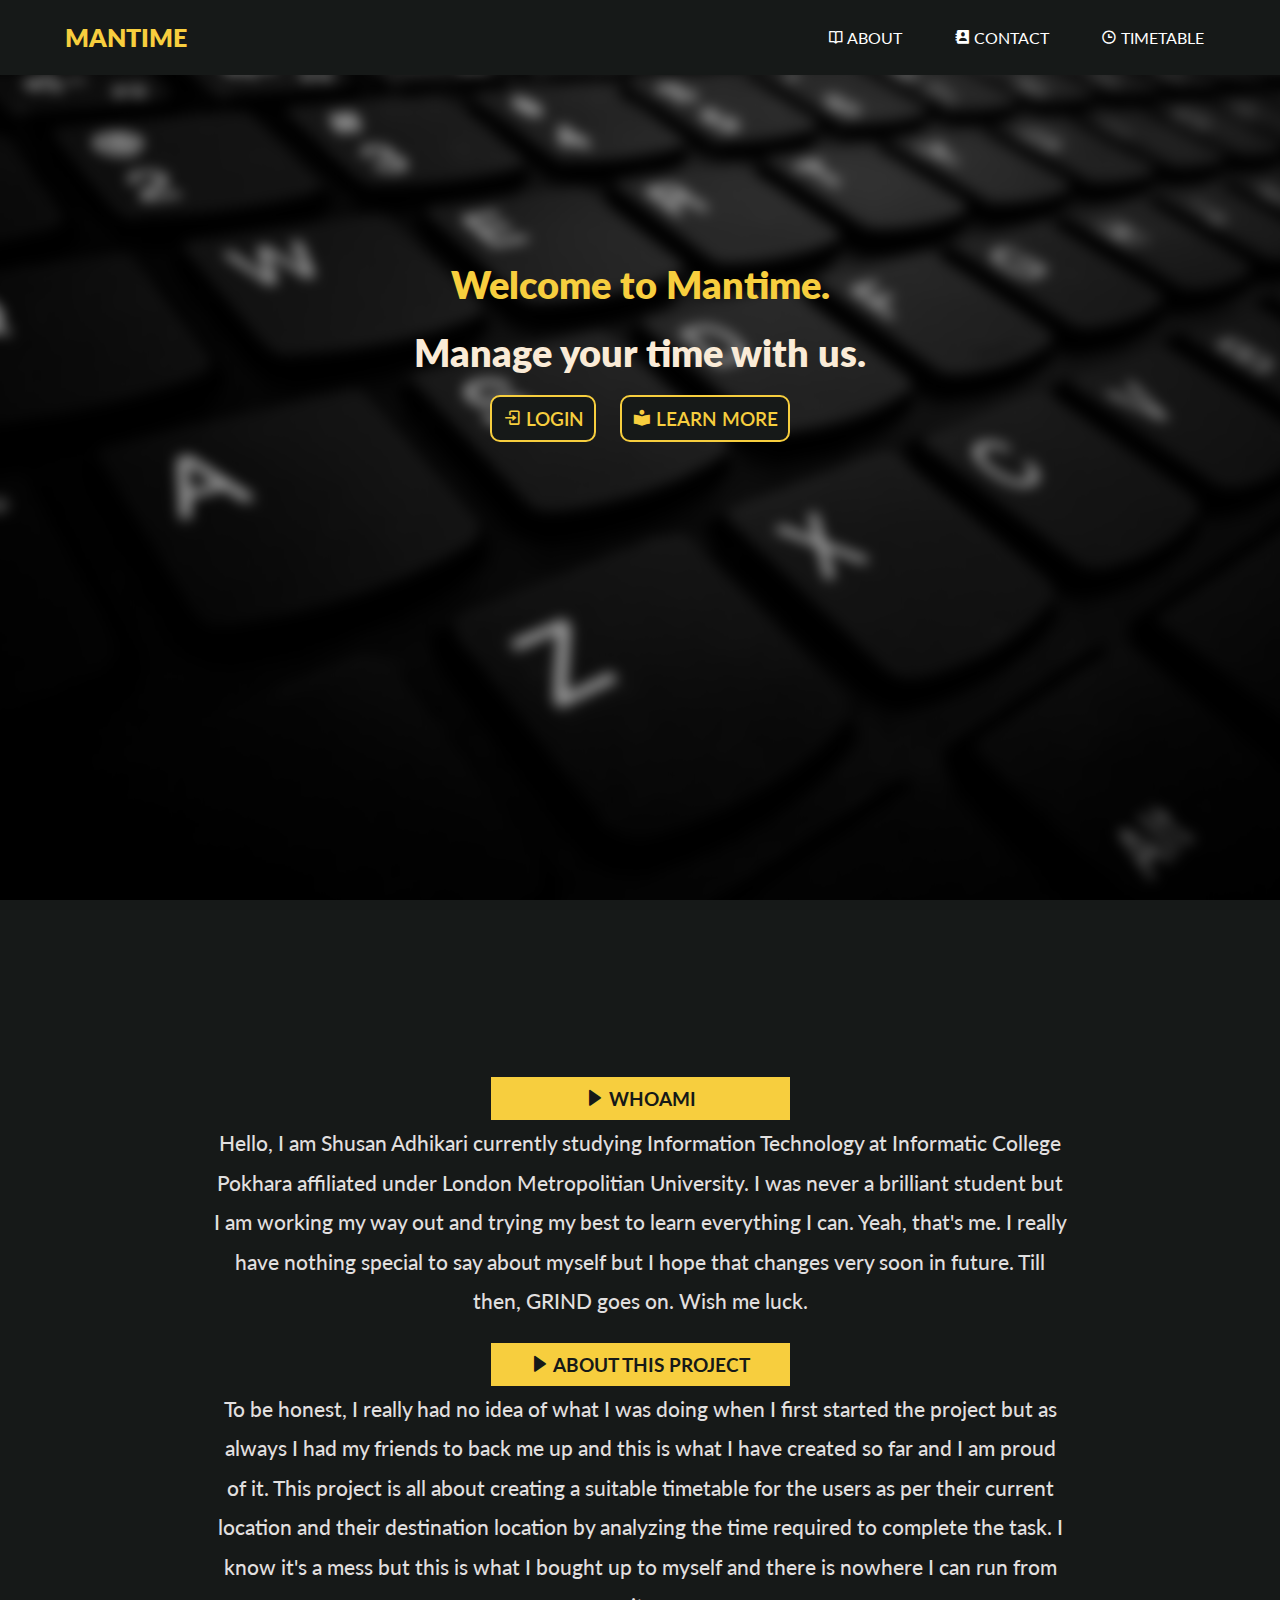
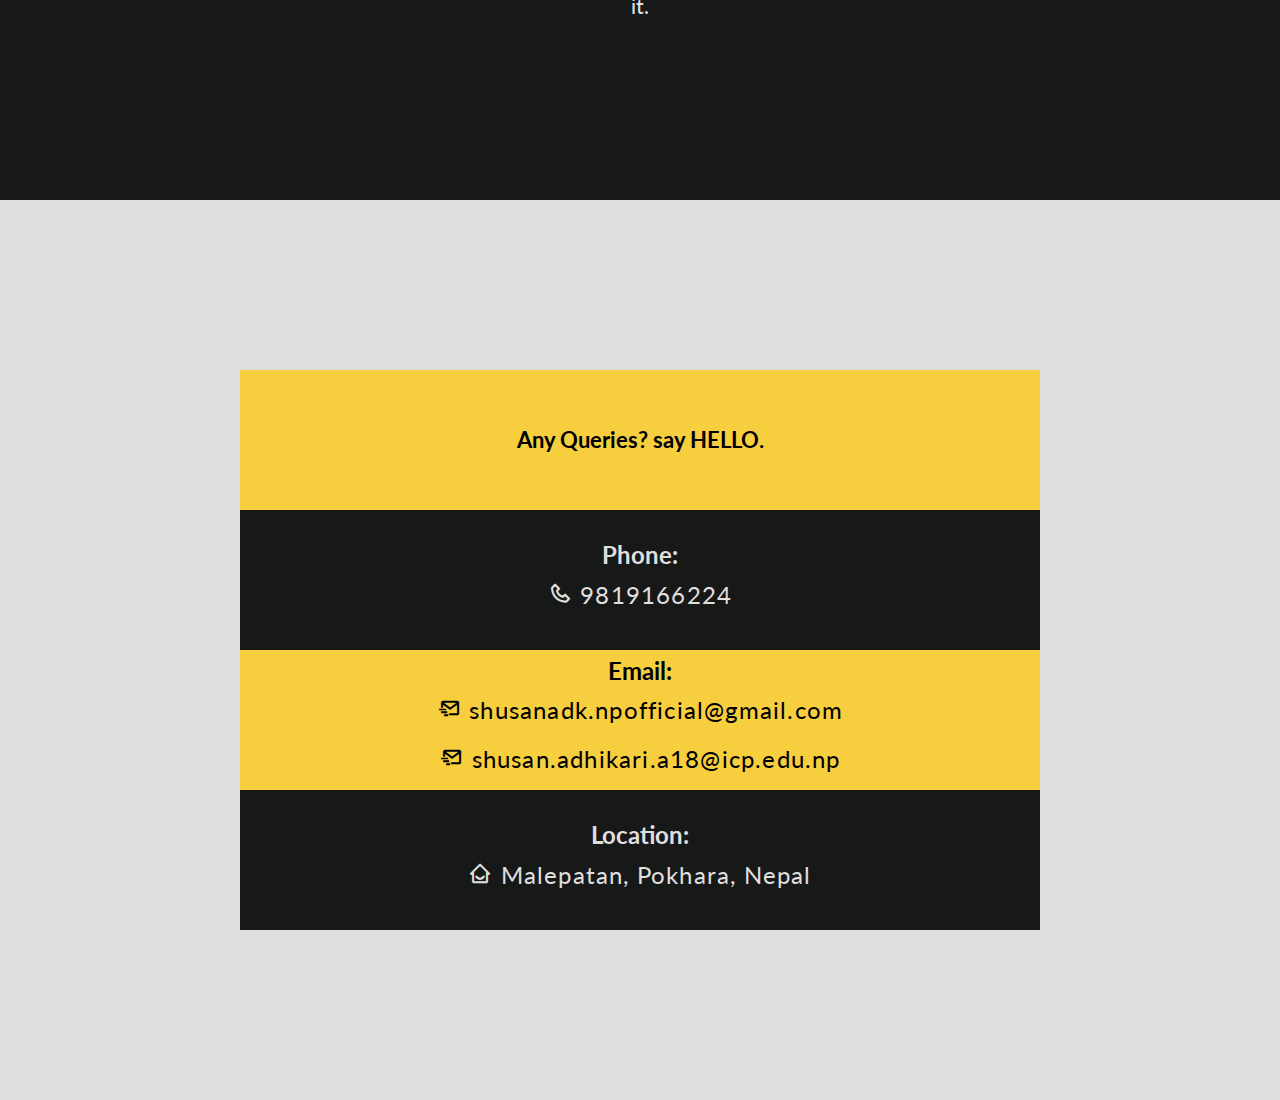
==== index.html @ 55b65c67 "FYP ICP" ====
<!DOCTYPE html>
<html lang="en">
  <head>
    <meta charset="UTF-8" />
    <meta http-equiv="X-UA-Compatible" content="IE=edge" />
    <meta name="viewport" content="width=device-width, initial-scale=1.0" />
    <link
      href="https://unpkg.com/boxicons@2.0.7/css/boxicons.min.css"
      rel="stylesheet"
    />
    <link rel="stylesheet" href="CSS/style.css" />
    <title>MANTIME | HOME</title>
  </head>
  <body>
    <header>
      <nav class="navbar">
        <a href="#banner-container" class="logo">MANTIME</a>
        <ul>
          <li>
            <a href="#about"><i class="bx bx-book-open bx-tada"></i> About</a>
          </li>
          <li>
            <a href="#contact"
              ><i class="bx bxs-contact bx-tada"></i> Contact</a
            >
          </li>
          <li>
            <a href="#"><i class="bx bx-time bx-tada"></i> Timetable</a>
          </li>
        </ul>
      </nav>
    </header>
    <section id="banner-container">
      <div class="bg-image">
        <div class="banner">
          <h2 class="banner-title">
            Welcome to Mantime. <br />
            <span style="color: antiquewhite">Manage your time with us.</span>
          </h2>
          <a class="btn" href="/login.html"><i class='bx bx-log-in bx-tada' ></i> Login</a>
          <a class="btn" href="#about"><i class='bx bxs-book-reader bx-tada' ></i> learn more</a>
        </div>
      </div>
    </section>

    <section id="about">
      <div class="about-container">
        <h1 class="title"><i class="bx bxs-right-arrow"></i> whoami</h1>
        <div id="content">
          Hello, I am Shusan Adhikari currently studying Information Technology
          at Informatic College Pokhara affiliated under London Metropolitian
          University. I was never a brilliant student but I am working my way
          out and trying my best to learn everything I can. Yeah, that's me. I
          really have nothing special to say about myself but I hope that
          changes very soon in future. Till then, GRIND goes on. Wish me luck.
        </div>
        <br />
        <h1 class="title">
          <i class="bx bxs-right-arrow"></i> About this Project
        </h1>
        <div id="content">
          To be honest, I really had no idea of what I was doing when I first
          started the project but as always I had my friends to back me up and
          this is what I have created so far and I am proud of it. This project
          is all about creating a suitable timetable for the users as per their
          current location and their destination location by analyzing the time
          required to complete the task. I know it's a mess but this is what I
          bought up to myself and there is nowhere I can run from it.
        </div>
      </div>
    </section>
    <section id="contact">
      <div class="contact-container">
        <div id="hello">
          <h2 class="bannerH2">Any Queries? say HELLO.</h2>
        </div>

        <div id="phone">
          <h2 class="bannerH2">Phone:</h2>
          <a href="tel:(+977)9819166224"
            ><i class="bx bx-phone bx-tada"></i> 9819166224</a
          >
        </div>

        <div id="email">
          <h2 class="bannnerH2">Email:</h2>
          <a href="mailto:shusanadk.npofficial@gmail.com">
            <i class="bx bx-mail-send bx-tada"></i>
            shusanadk.npofficial@gmail.com
          </a>
          <a href="mailto:shusan.adhikari.a18@icp.edu.np">
            <i class="bx bx-mail-send bx-tada"></i>
            shusan.adhikari.a18@icp.edu.np
          </a>
        </div>

        <div id="location">
          <h2 class="bannerH2">Location:</h2>
          <p>
            <i class="bx bx-home-smile bx-tada"></i> Malepatan, Pokhara, Nepal
          </p>
        </div>
      </div>
    </section>
  </body>
</html>
---- CSS/style.css ----
@import url("https://fonts.googleapis.com/css2?family=Lato:wght@300&display=swap");

/* CSS Reset */
*,
::after,
::before {
  padding: 0;
  margin: 0;
  box-sizing: border-box;
}

:root {
  --gold-color: #f7ce3e;
  --black-color: #161918;
  --white-color: #ffff;
  --grey-color: rgb(224, 223, 223);
  font-size: 16px;
}

body {
  font-family: "Lato", sans-serif;
}

li {
  list-style: none;
}

a {
  display: block;
  text-decoration: none;
  color: var(--white-color);
}

h1,
h2 {
  line-height: 1.2;
}

section {
  scroll-padding: 2rem 0 0 0;
}

/* Button CSS */
.btn {
  display: inline-block;
  padding: 10px;
  font-weight: 600;
  margin: 8px 10px;
  border: 2px solid #f7ce3e;
  text-transform: uppercase;
  background-color: var(--black-color);
  color: var(--gold-color);
  border-radius: 10px;
  cursor: pointer;
  font-size: 1.2rem;
}

.btn:hover {
  background-color: var(--gold-color);
  color: var(--black-color);
  border: 2px solid var(--black-color);
}

/* Navigation Bar CSS */

.navbar {
  position: fixed;
  display: flex;
  justify-content: space-between;
  align-items: center;
  background-color: var(--black-color);
  text-transform: uppercase;
  width: 100%;
  height: 75px;
  z-index: 9999;
}

.navbar ul li a {
  margin: 0 10px;
  padding: 16px;
}

.navbar ul li a:hover {
  color: var(--gold-color);
  border-top: 1px solid var(--gold-color);
  border-bottom: 1px solid var(--gold-color);
}

.navbar ul {
  display: flex;
}

.logo,
.navbar ul {
  margin: 0 50px;
}

.logo {
  font-size: 25px;
  font-weight: 800;
  line-height: 1.8;
  color: var(--gold-color);
  padding: 15px;
}

.logo:hover {
  color: var(--white-color);
}     

/* Banner and BG-Image CSS */

#banner-container {
  position: relative;
  width: 100%;
  overflow: hidden;
  height: 100vh;
}

.bg-image::before {
  content: "";
  display: block;
  position: absolute;
  background-image: url(/images/keyboard.jpg);
  background-position: center;
  background-repeat: no-repeat;
  background-size: cover;
  background-attachment: fixed;
  width: 100%;
  height: 100vh;
  filter: blur(6px);
  -webkit-filter: blur(6px);
  transform: scale(1.1);
}

.banner {
  font-weight: 300;
  position: relative;
  text-align: center;
  padding: 50px;
  color: var(--gold-color);
}

.banner-title {
  display: grid;
  place-items: center;
  margin-top: 200px;
  line-height: 1.8;
  font-size: 38px;
  font-weight: 800;
}
/* 
.bg-image {
  position: absolute;
  top: 300px;
  bottom: 20px;
  left: 0;
  right: 0;
  margin: 0 auto;
  font-size: 30px;
  line-height: 1.8;
} */

/* About CSS */

#about {
  height: 100vh;
  background-color: var(--black-color);
  display: grid;
  place-items: center;
}

.about-container {
  padding: 30px;
}

#content {
  color: var(--grey-color);
  text-align: center;
  line-height:1.9;
  font-size: 1.3rem;
  width: 70%;
  margin: 0 auto;
  font-weight: 500;
}

.title {
  width: 25%;
  font-size: 1.2rem;
  text-transform: uppercase;
  padding: 10px;
  margin: 0 auto;
  text-align: center;
  border: 3px solid var(--black-color);
  background-color: var(--gold-color);
  color: var(--black-color);
}

/* Contact CSS */

#contact {
  background: var(--grey-color);
  height: 100vh;
  display: grid;
  place-items: center;
}

#phone,
#location,
#email,
#hello {
  display: flex;
  flex-direction: column;
  justify-content: center;
  align-items: center;
  width: 800px;
  padding: 10px;
  height: 140px;
}

#phone,
#location {
  background-color: var(--black-color);
  color: var(--grey-color) !important;
}

#email,
#hello {
  background-color: var(--gold-color);
}

#location p,
#phone a,
#email a {
  font-size: 1.5rem;
  letter-spacing: 1.2px;
  padding: 10px;
}

#email a {
  color: var(--black-color);
}

#location p,
#phone a {
  color: var(--grey-color);
}

#email .bannerH2,
#email a,
#hello.bannerH2 {
  color: #000 !important;
}

#hello .bannerH2 {
  font-size: 1.4rem;
}
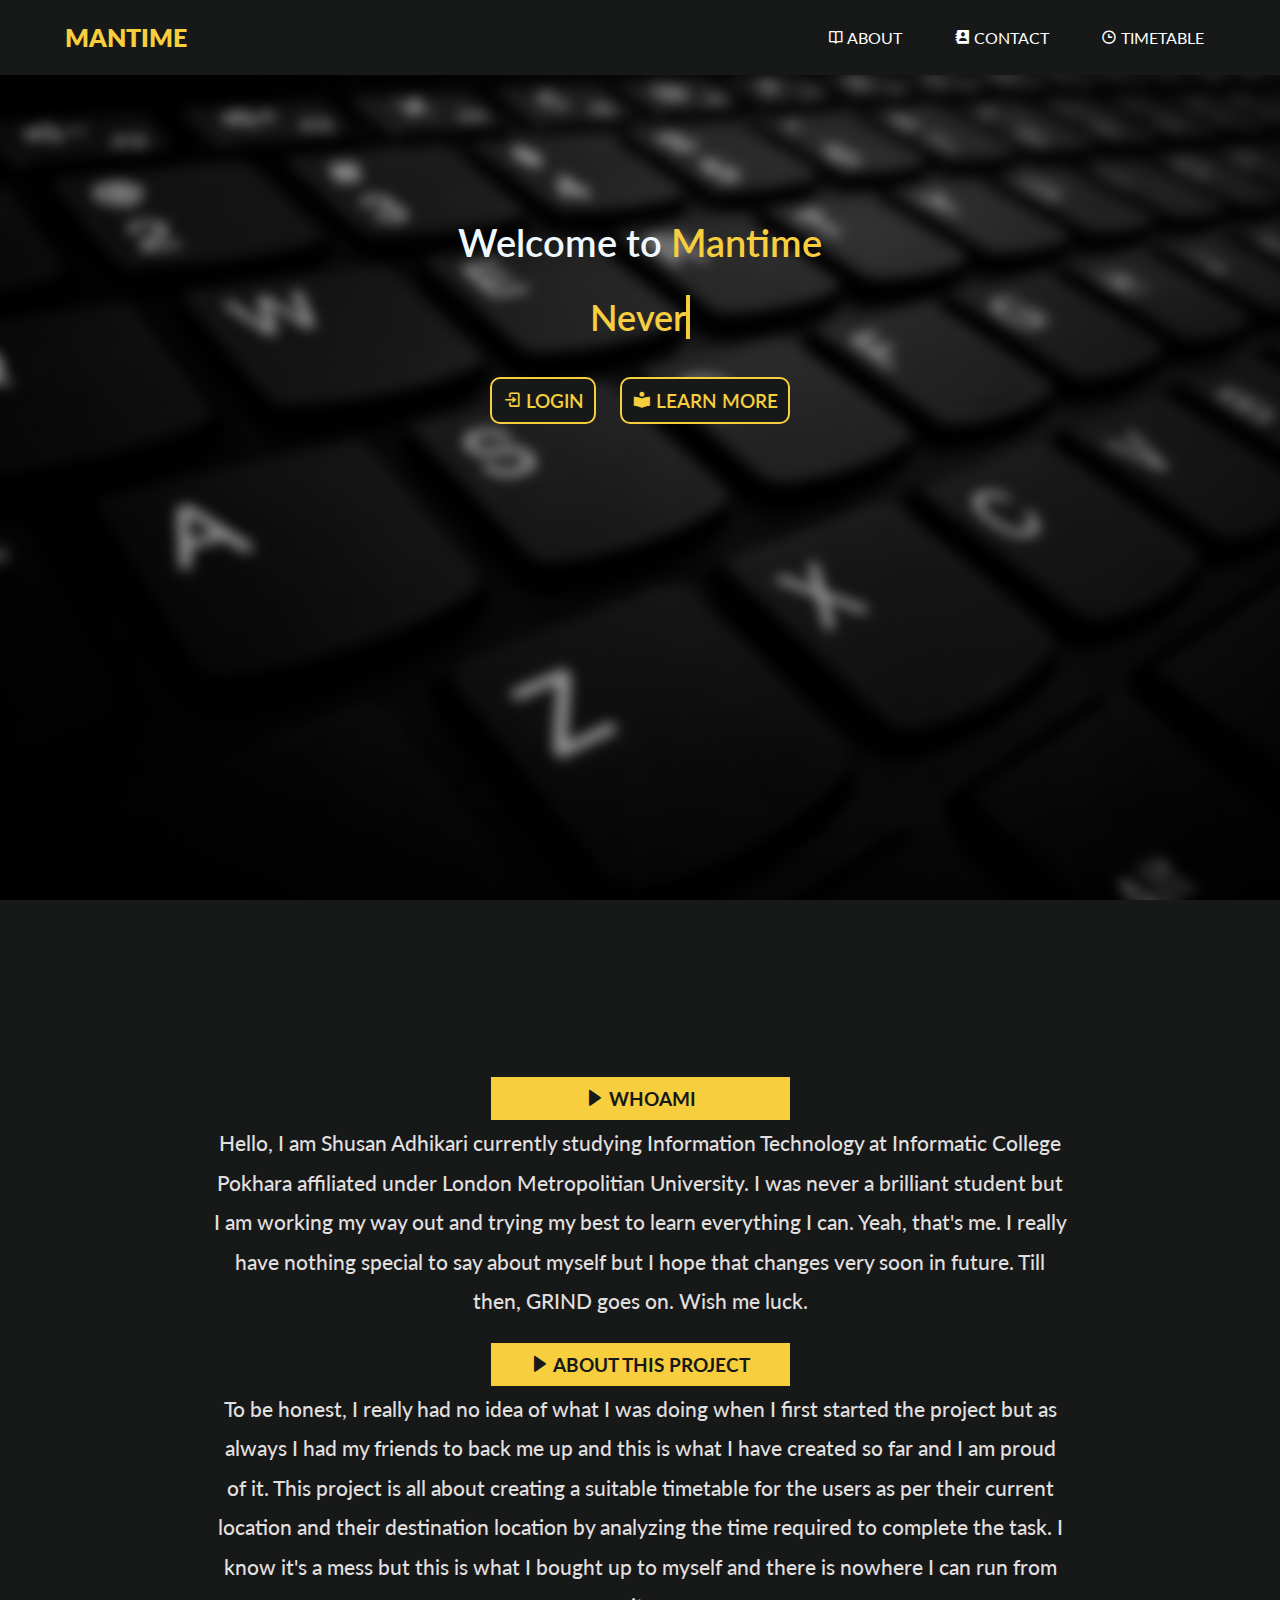
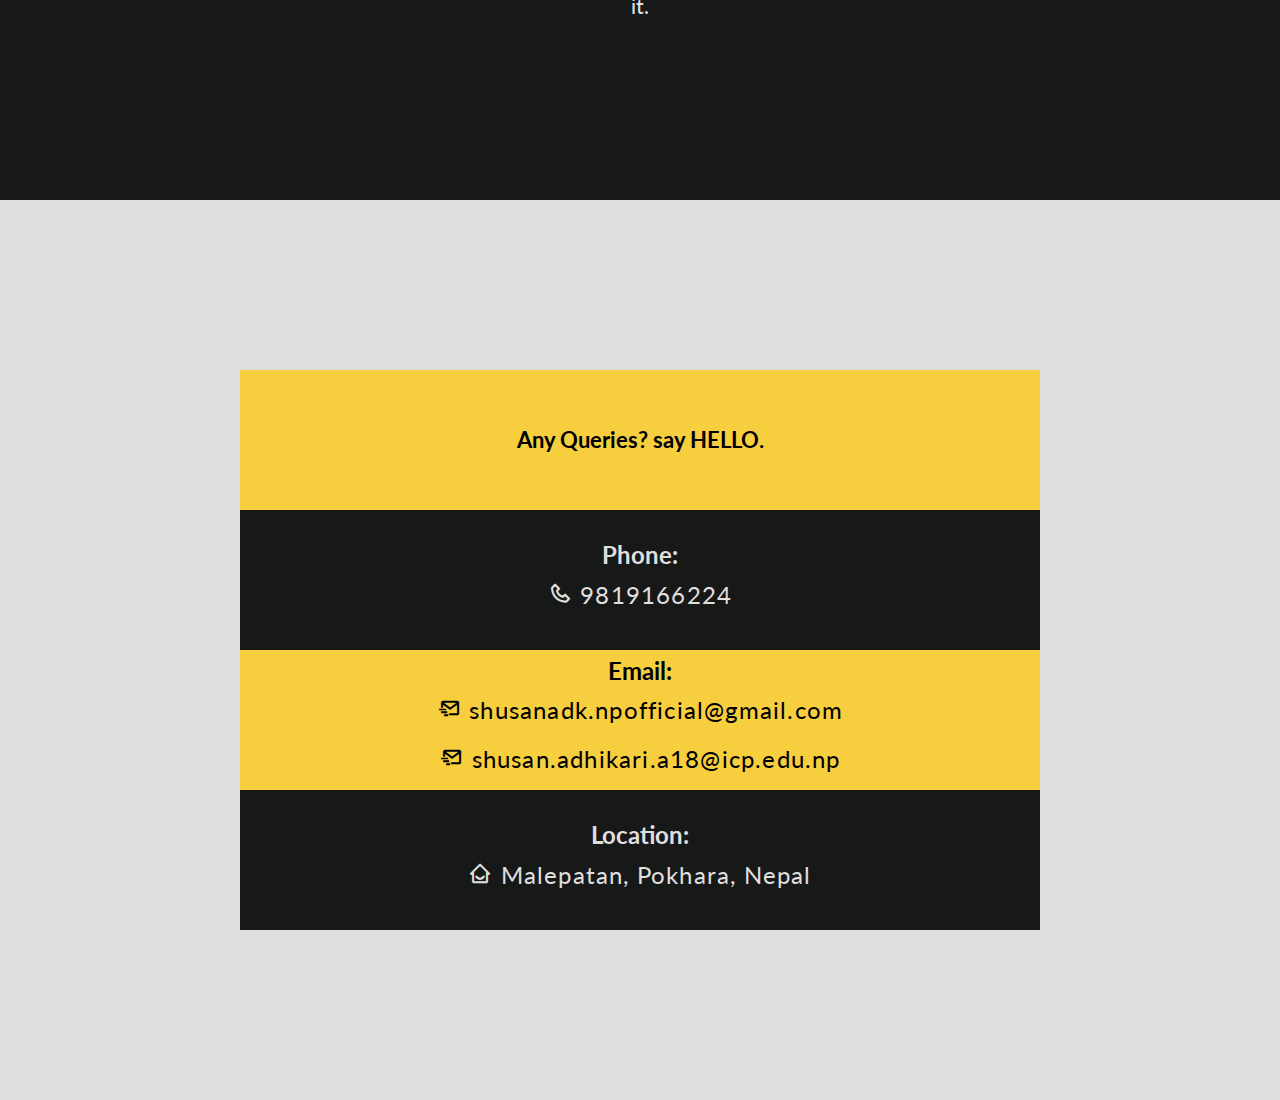
==== commit 911be342: "Updated" ====
--- a/index.html
+++ b/index.html
@@ -30,12 +30,17 @@
         </ul>
       </nav>
     </header>
+    
     <section id="banner-container">
       <div class="bg-image">
-        <div class="banner">
-          <h2 class="banner-title">
-            Welcome to Mantime. <br />
-            <span style="color: antiquewhite">Manage your time with us.</span>
+        <div class="banner">    
+          <h2 class="bannerH2">
+            Welcome to <span style="color: #f7ce3e;">Mantime</span>
+        </h2>
+        <h1 class="bannerH1">
+            <span class="txt-type" data-wait="2200" data-words='["Never be late again." ,"Manage your time with us."]'></span>
+        </h1>
+        <script src="JS/type.js"></script>
           </h2>
           <a class="btn" href="/login.html"><i class='bx bx-log-in bx-tada' ></i> Login</a>
           <a class="btn" href="#about"><i class='bx bxs-book-reader bx-tada' ></i> learn more</a>
--- a/CSS/style.css
+++ b/CSS/style.css
@@ -90,6 +90,10 @@
   display: flex;
 }
 
+.navbar .flex {
+  justify-content: space-between;
+}
+
 .logo,
 .navbar ul {
   margin: 0 50px;
@@ -105,7 +109,7 @@
 
 .logo:hover {
   color: var(--white-color);
-}     
+}
 
 /* Banner and BG-Image CSS */
 
@@ -133,32 +137,42 @@
 }
 
 .banner {
+  top: 120px;
   font-weight: 300;
   position: relative;
   text-align: center;
   padding: 50px;
-  color: var(--gold-color);
-}
-
-.banner-title {
-  display: grid;
-  place-items: center;
-  margin-top: 200px;
-  line-height: 1.8;
+  margin: 50px;
+  color: var(--gold-color);
+}
+
+#banner-container .bannerH2 {
   font-size: 38px;
-  font-weight: 800;
-}
-/* 
-.bg-image {
-  position: absolute;
-  top: 300px;
-  bottom: 20px;
-  left: 0;
-  right: 0;
-  margin: 0 auto;
-  font-size: 30px;
-  line-height: 1.8;
-} */
+  color: aliceblue;
+  font-weight: 600 !important;
+}
+
+#banner-container .bannerH1 {
+  font-size: 36px;
+  font-weight: 600 !important;
+  padding: 30px;
+  color: var(--gold-color);
+}
+
+.txt-type > .txt {
+  border-right: 0.3rem solid #f7ce38;
+  animation: blinkTextCursor 200ms steps(80) infinite normal;
+}
+
+@keyframes blinkTextCursor {
+  from {
+    border-right-color: var(--gold-color);
+  }
+
+  to {
+    border-right-color: transparent;
+  }
+}
 
 /* About CSS */
 
@@ -176,7 +190,7 @@
 #content {
   color: var(--grey-color);
   text-align: center;
-  line-height:1.9;
+  line-height: 1.9;
   font-size: 1.3rem;
   width: 70%;
   margin: 0 auto;
@@ -201,13 +215,15 @@
   background: var(--grey-color);
   height: 100vh;
   display: grid;
+  overflow: hidden;
+  top: 50px;
   place-items: center;
 }
 
-#phone,
-#location,
-#email,
-#hello {
+.contact-container #phone,
+.contact-container #location,
+.contact-container #email,
+.contact-container #hello {
   display: flex;
   flex-direction: column;
   justify-content: center;
@@ -223,20 +239,20 @@
   color: var(--grey-color) !important;
 }
 
-#email,
+.contact-container #email,
 #hello {
   background-color: var(--gold-color);
 }
 
 #location p,
 #phone a,
-#email a {
+.contact-container #email a {
   font-size: 1.5rem;
   letter-spacing: 1.2px;
   padding: 10px;
 }
 
-#email a {
+.contact-container #email a {
   color: var(--black-color);
 }
 
@@ -245,8 +261,8 @@
   color: var(--grey-color);
 }
 
-#email .bannerH2,
-#email a,
+.contact-container #email .bannerH2,
+.contact-container #email a,
 #hello.bannerH2 {
   color: #000 !important;
 }
@@ -255,3 +271,50 @@
   font-size: 1.4rem;
 }
 
+/* ****************Responsive CSS ********************* */
+
+/* Mobile Media Query */
+
+/* Typical Mobile Devices */
+@media only screen and (min-width: 250px) and (max-width: 399px) {
+  .navbar {
+    height: 120px;
+  }
+
+  .navbar ul li a {
+    font-size: 0.6rem;
+    padding: 0 3px;
+  }
+
+  .navbar ul li a:hover {
+    border: none;
+  }
+
+  .navbar .flex {
+    flex-direction: column;
+  }
+
+  .logo {
+    font-size: 1.2rem;
+  }
+
+  .bannerH1 {
+    font-size: 1.2rem;
+  }
+
+  .bannerH2 {
+    font-size: 1.3rem;
+  }
+
+  .btn {
+    border: 0.4px solid #000;
+    text-transform: uppercase;
+    border-radius: 0.5rem;
+    font-size: 0.7rem;
+    padding: 6px !important;
+  }
+
+  .navbar .flex {
+    justify-content: center;
+  }
+}
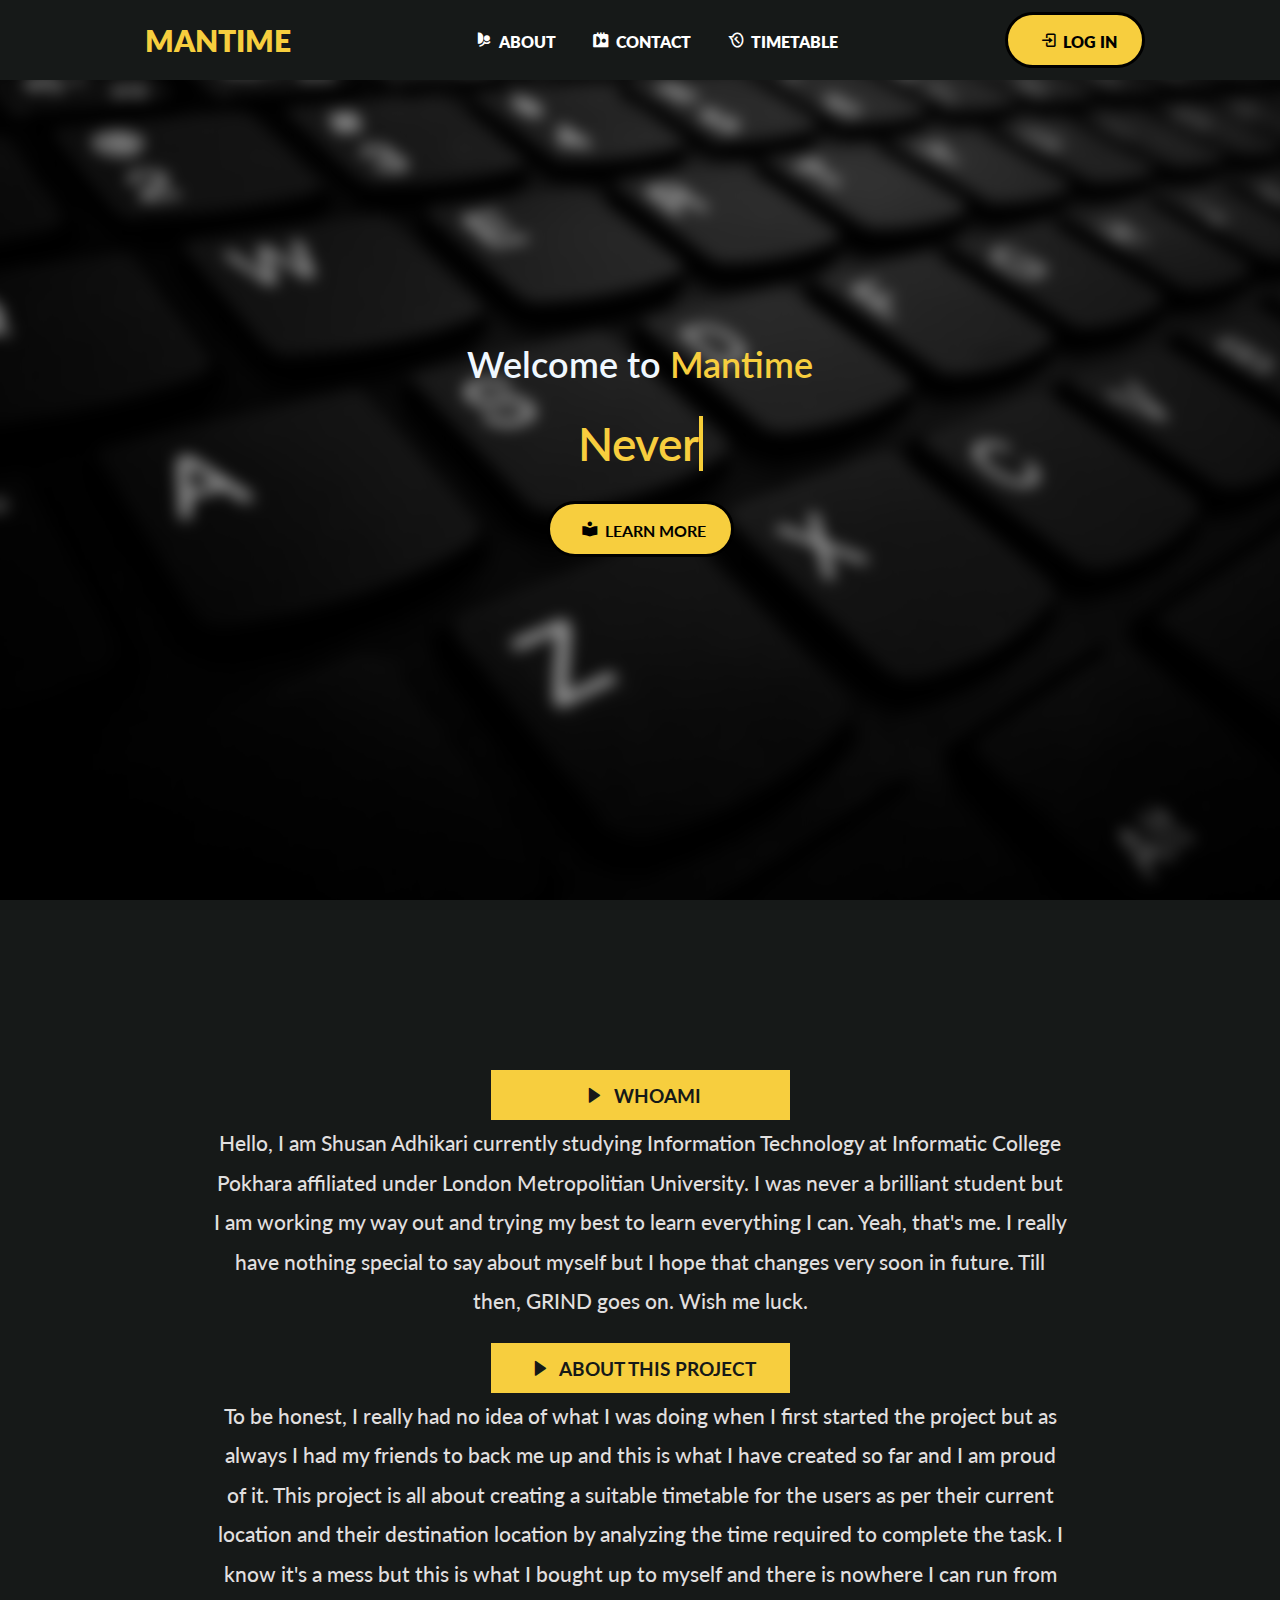
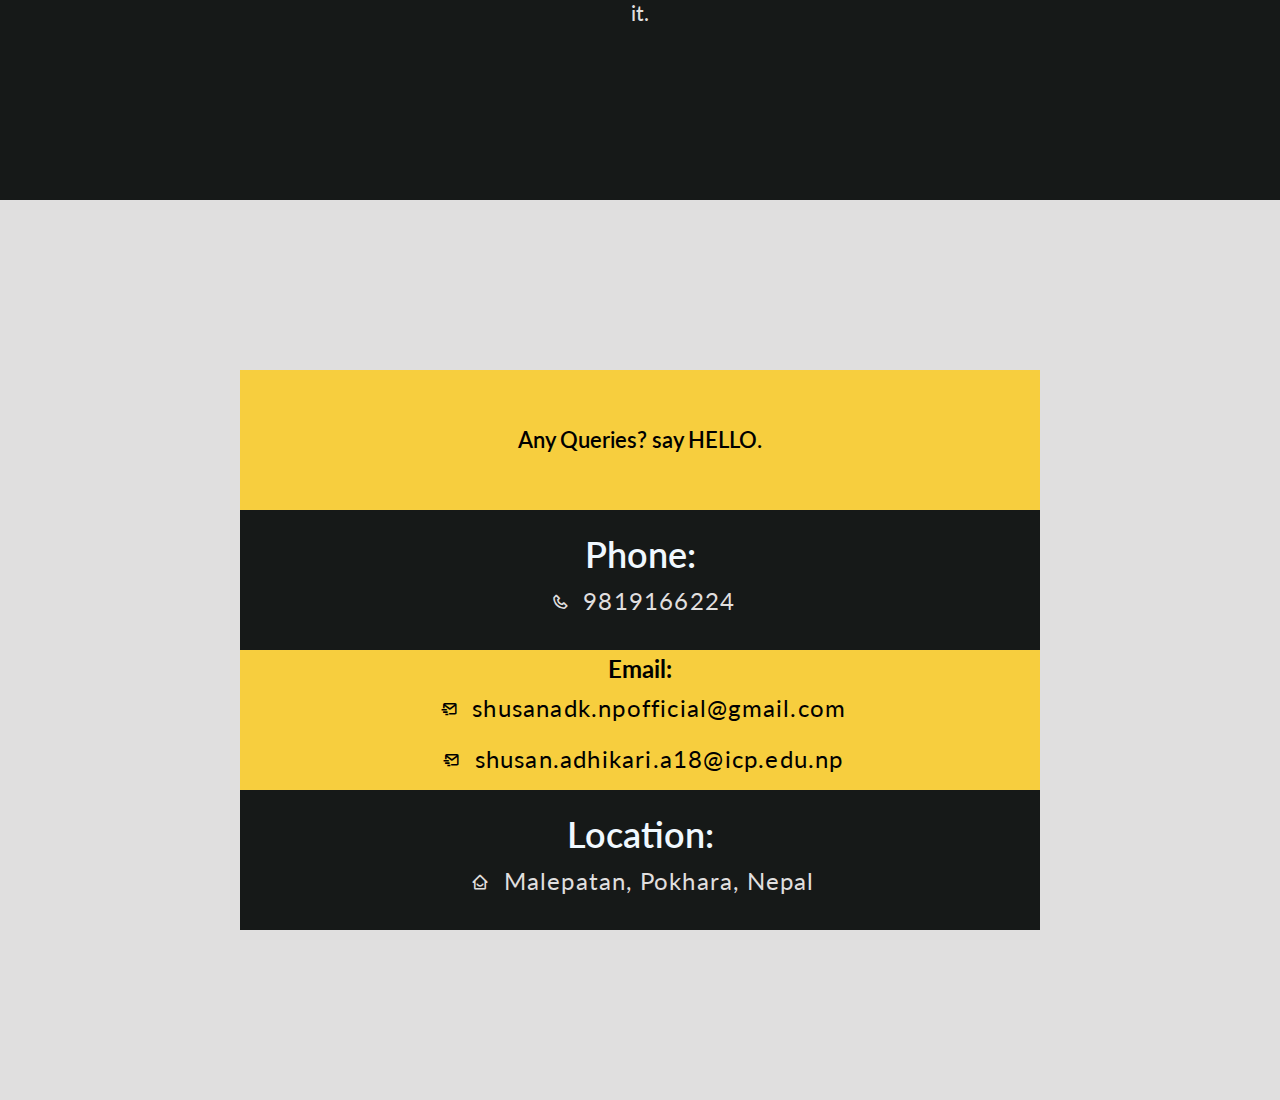
==== commit 1a5f5684: "Fixed Minor Issues" ====
--- a/index.html
+++ b/index.html
@@ -1,50 +1,65 @@
 <!DOCTYPE html>
 <html lang="en">
-  <head>
-    <meta charset="UTF-8" />
-    <meta http-equiv="X-UA-Compatible" content="IE=edge" />
-    <meta name="viewport" content="width=device-width, initial-scale=1.0" />
-    <link
-      href="https://unpkg.com/boxicons@2.0.7/css/boxicons.min.css"
-      rel="stylesheet"
-    />
-    <link rel="stylesheet" href="CSS/style.css" />
-    <title>MANTIME | HOME</title>
-  </head>
-  <body>
-    <header>
-      <nav class="navbar">
-        <a href="#banner-container" class="logo">MANTIME</a>
-        <ul>
-          <li>
-            <a href="#about"><i class="bx bx-book-open bx-tada"></i> About</a>
-          </li>
-          <li>
-            <a href="#contact"
-              ><i class="bx bxs-contact bx-tada"></i> Contact</a
-            >
-          </li>
-          <li>
-            <a href="#"><i class="bx bx-time bx-tada"></i> Timetable</a>
-          </li>
-        </ul>
-      </nav>
-    </header>
-    
-    <section id="banner-container">
-      <div class="bg-image">
-        <div class="banner">    
-          <h2 class="bannerH2">
-            Welcome to <span style="color: #f7ce3e;">Mantime</span>
+
+<head>
+  <meta charset="UTF-8" />
+  <meta http-equiv="X-UA-Compatible" content="IE=edge" />
+  <meta name="viewport" content="width=device-width, initial-scale=1.0" />
+  <link href="https://unpkg.com/boxicons@2.0.7/css/boxicons.min.css" rel="stylesheet" />
+  <link rel="stylesheet" href="CSS/style.css" />
+  <title>MANTIME | HOME</title>
+</head>
+
+<body>
+  <header>
+    <!-- Navigation Bar -->
+    <div class="navbar">
+      <div class="container flex">
+        <h1>
+          <a href="index.html" class="logo">Mantime</a>
+        </h1>
+
+        <nav>
+          <ul>
+            <li>
+              <a href="#about">
+                <i class='bx bxs-group bx-tada bx-rotate-90'></i>About
+              </a>
+            </li>
+            <li>
+              <a href="#contact">
+                <i class='bx bxs-contact bx-tada bx-rotate-90'></i>Contact
+              </a>
+            </li>
+            <li>
+              <a href="#">
+                <i class='bx bx-message-rounded-check bx-tada bx-rotate-90'></i>timetable
+              </a>
+            </li>
+          </ul>
+        </nav>
+        <a href="login.html" class="btn">
+          <i class='bx bx-log-in'></i>Log in
+        </a>
+      </div>
+    </div>
+
+    <!-- Banner -->
+
+    <section id="content-wrapper">
+      <div class="banner-container">
+        <h2 class="bannerH2">
+          Welcome to <span style="color: #f7ce3e;">Mantime</span>
         </h2>
         <h1 class="bannerH1">
-            <span class="txt-type" data-wait="2200" data-words='["Never be late again." ,"Manage your time with us."]'></span>
+          <span class="txt-type" datsa-wait="2200"
+            data-words='["Never be late again." ,"Manage your time with us."]'></span>
         </h1>
         <script src="JS/type.js"></script>
-          </h2>
-          <a class="btn" href="/login.html"><i class='bx bx-log-in bx-tada' ></i> Login</a>
-          <a class="btn" href="#about"><i class='bx bxs-book-reader bx-tada' ></i> learn more</a>
-        </div>
+
+        <a href="#about" class="btn">
+          <i class='bx bxs-book-reader'></i>Learn More
+        </a>
       </div>
     </section>
 
@@ -82,9 +97,7 @@
 
         <div id="phone">
           <h2 class="bannerH2">Phone:</h2>
-          <a href="tel:(+977)9819166224"
-            ><i class="bx bx-phone bx-tada"></i> 9819166224</a
-          >
+          <a href="tel:(+977)9819166224"><i class="bx bx-phone bx-tada"></i> 9819166224</a>
         </div>
 
         <div id="email">
@@ -107,5 +120,6 @@
         </div>
       </div>
     </section>
-  </body>
-</html>
+</body>
+
+</html>--- a/CSS/style.css
+++ b/CSS/style.css
@@ -21,7 +21,7 @@
   font-family: "Lato", sans-serif;
 }
 
-li {
+ul {
   list-style: none;
 }
 
@@ -36,124 +36,136 @@
   line-height: 1.2;
 }
 
+i {
+  padding: 6px;
+  font-size: 18px;
+}
+
 section {
   scroll-padding: 2rem 0 0 0;
+  display: flex;
+  flex-direction: column;
+  align-items: center;
+  justify-content: center;
+  height: 100vh;
+  width: 100%;
+}
+
+.flex {
+  display: flex;
+  justify-content: center;
+  align-items: center;
+  height: 100%;
+}
+
+.container {
+  max-width: 1100px;
+  margin: 0 auto;
+  overflow: auto;
+  padding: 0 40px;
 }
 
 /* Button CSS */
 .btn {
   display: inline-block;
-  padding: 10px;
-  font-weight: 600;
-  margin: 8px 10px;
-  border: 2px solid #f7ce3e;
+  padding: 10px 25px !important;
+  cursor: pointer;
+  font-weight: bold;
+  background-color: var(--gold-color);
+  color: #000 !important;
+  border: 3px solid #000;
   text-transform: uppercase;
-  background-color: var(--black-color);
-  color: var(--gold-color);
-  border-radius: 10px;
-  cursor: pointer;
-  font-size: 1.2rem;
+  border-radius: 50px;
 }
 
 .btn:hover {
-  background-color: var(--gold-color);
-  color: var(--black-color);
-  border: 2px solid var(--black-color);
+  background-color: #000  !important;
+  color: var(--white-color) !important;
+  border: 2px solid var(--gold-color);
 }
 
 /* Navigation Bar CSS */
+
+/* NavBar CSS */
+
+.logo {
+  color: var(--gold-color) !important;
+  font-size: 30px;
+  text-transform: uppercase;
+}
+
+.logo:hover {
+  color: var(--white-color) !important;
+  border: none !important;
+}
 
 .navbar {
   position: fixed;
-  display: flex;
-  justify-content: space-between;
-  align-items: center;
   background-color: var(--black-color);
-  text-transform: uppercase;
-  width: 100%;
-  height: 75px;
+  color: var(--white-color);
+  height: 80px; width: 100%;
+  top: 0;
   z-index: 9999;
-}
-
-.navbar ul li a {
-  margin: 0 10px;
-  padding: 16px;
-}
-
-.navbar ul li a:hover {
-  color: var(--gold-color);
-  border-top: 1px solid var(--gold-color);
-  border-bottom: 1px solid var(--gold-color);
 }
 
 .navbar ul {
   display: flex;
 }
 
+.navbar a {
+  color: var(--white-color);
+  padding: 10px;
+  margin: 0 5px;
+  font-weight: 800 !important;
+  text-transform: uppercase;
+}
+
+.navbar a:hover {
+  color: var(--gold-color);
+  border-bottom: 2px solid var(--gold-color);
+}
+
 .navbar .flex {
   justify-content: space-between;
 }
 
-.logo,
-.navbar ul {
-  margin: 0 50px;
-}
-
-.logo {
-  font-size: 25px;
-  font-weight: 800;
-  line-height: 1.8;
-  color: var(--gold-color);
-  padding: 15px;
-}
-
-.logo:hover {
-  color: var(--white-color);
-}
 
 /* Banner and BG-Image CSS */
 
-#banner-container {
+section#content-wrapper {
   position: relative;
-  width: 100%;
+  text-align: center;
   overflow: hidden;
-  height: 100vh;
-}
-
-.bg-image::before {
+}
+
+.banner-container {
+  z-index: 1;
+}
+
+section#content-wrapper::before {
   content: "";
   display: block;
   position: absolute;
+  top: 0; right: 0; bottom: 0; left: 0;
+  width: 100%;
   background-image: url(/images/keyboard.jpg);
-  background-position: center;
   background-repeat: no-repeat;
   background-size: cover;
   background-attachment: fixed;
-  width: 100%;
-  height: 100vh;
-  filter: blur(6px);
-  -webkit-filter: blur(6px);
+  background-position: center;
   transform: scale(1.1);
-}
-
-.banner {
-  top: 120px;
-  font-weight: 300;
-  position: relative;
-  text-align: center;
-  padding: 50px;
-  margin: 50px;
-  color: var(--gold-color);
-}
-
-#banner-container .bannerH2 {
-  font-size: 38px;
+  filter: blur(7px); 
+  -webkit-filter: blur(7px);
+}
+
+.bannerH2 {
+  font-size: 36px;
   color: aliceblue;
   font-weight: 600 !important;
 }
 
-#banner-container .bannerH1 {
-  font-size: 36px;
+.bannerH1 {
+  font-size: 46px;
   font-weight: 600 !important;
   padding: 30px;
   color: var(--gold-color);
@@ -263,7 +275,7 @@
 
 .contact-container #email .bannerH2,
 .contact-container #email a,
-#hello.bannerH2 {
+#hello .bannerH2 {
   color: #000 !important;
 }
 
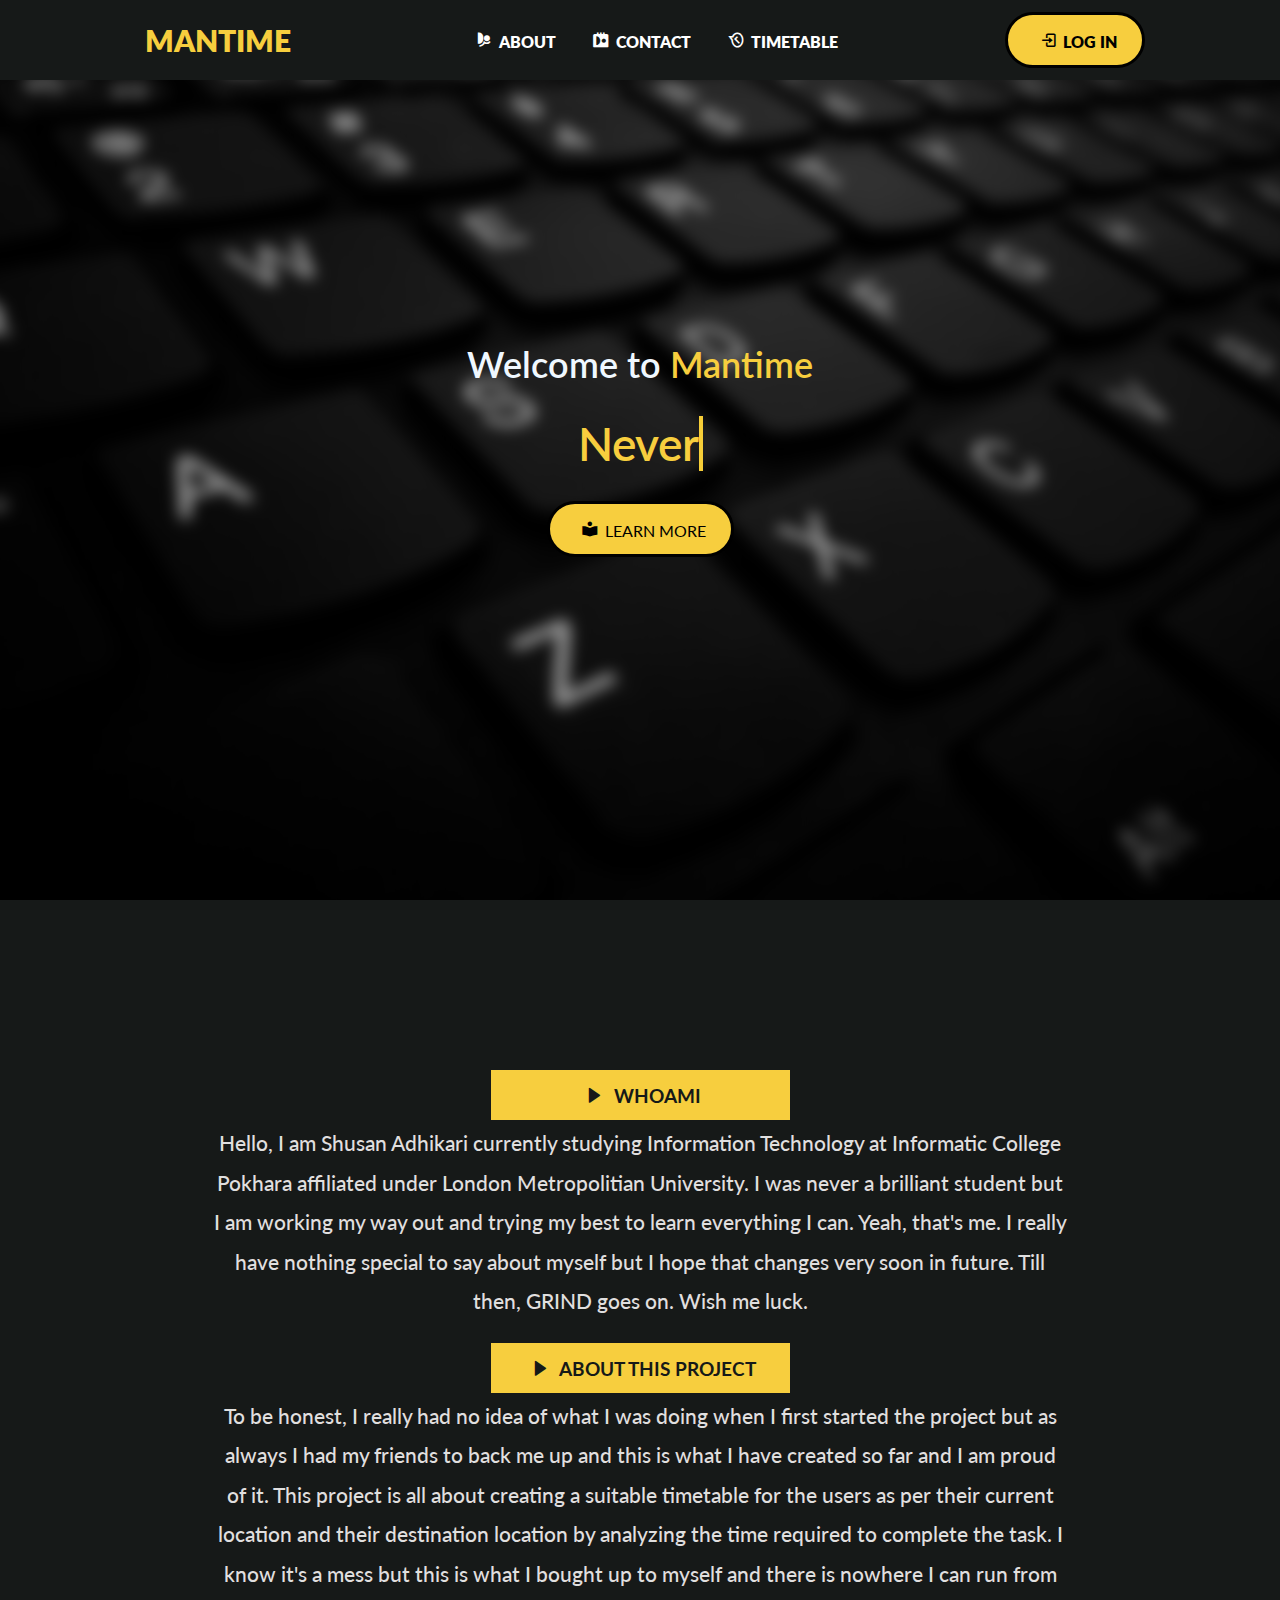
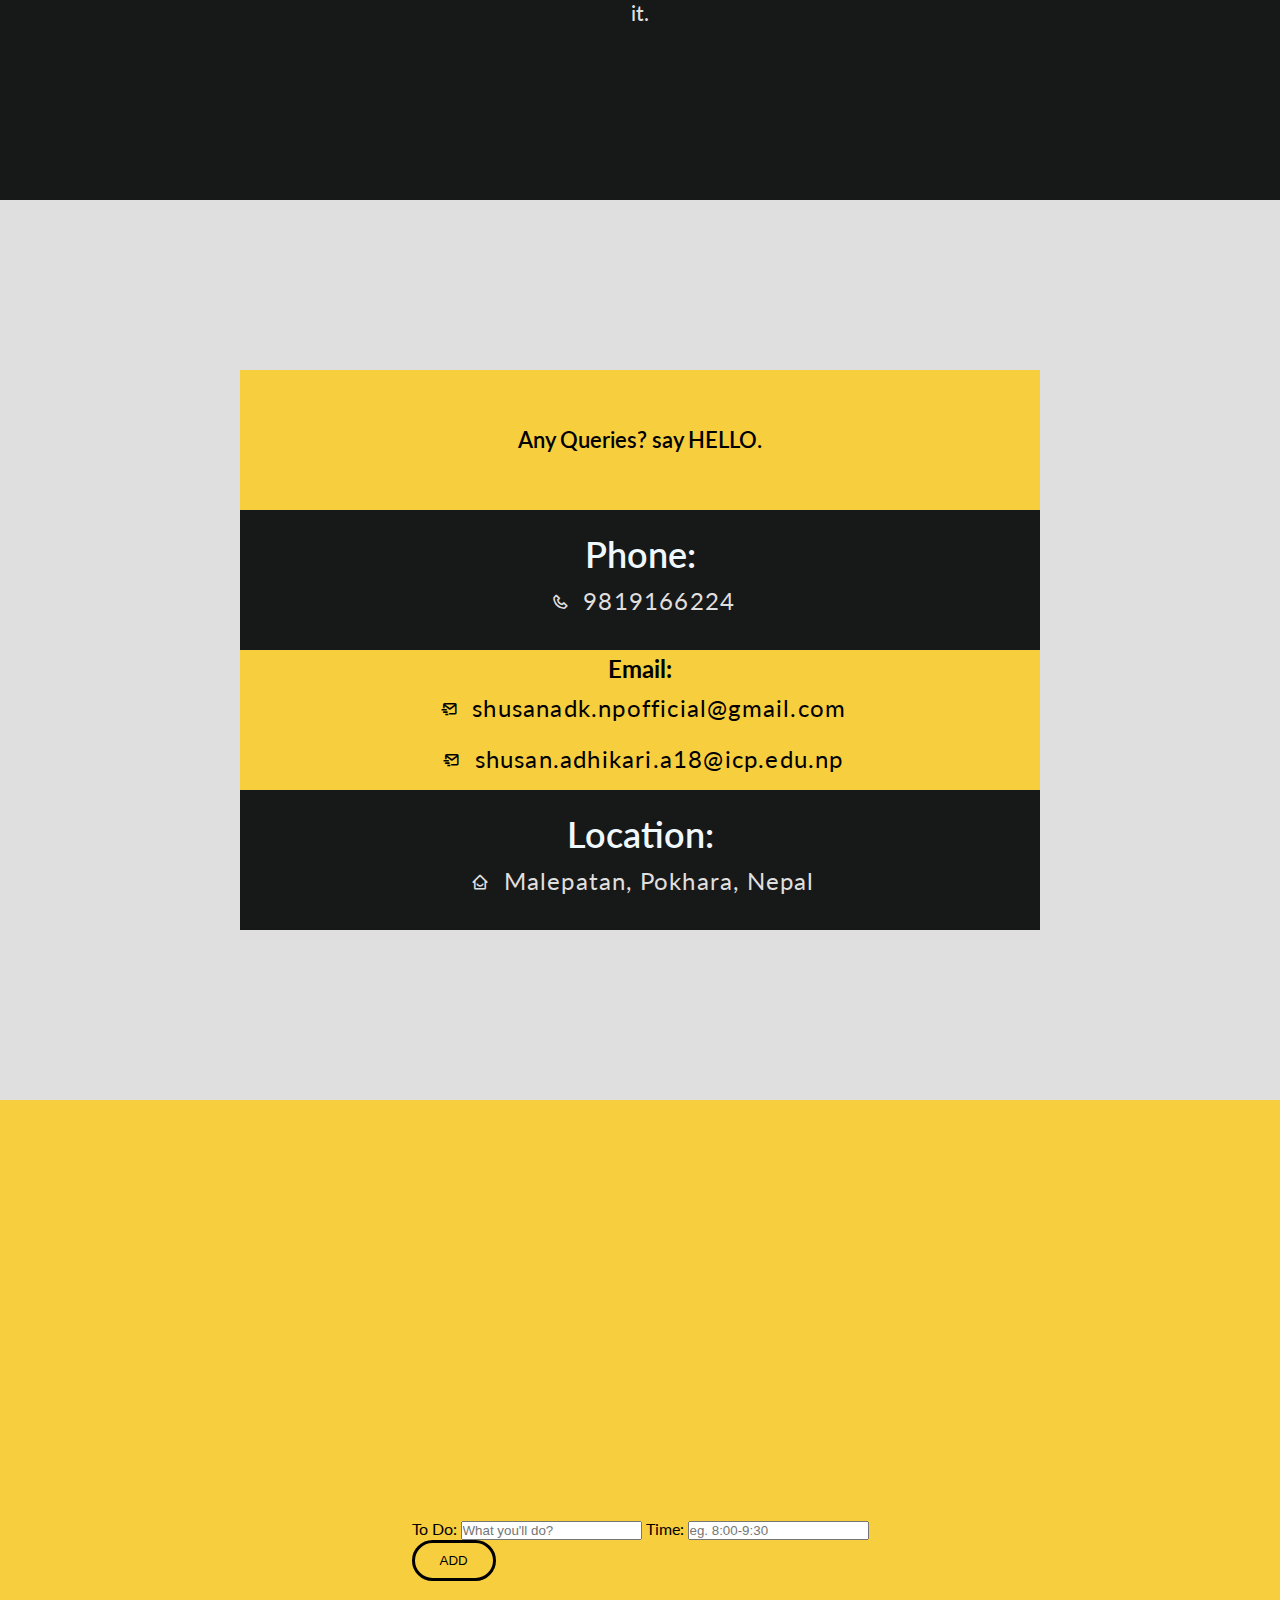
==== commit a0dd1ca8: "update timetable" ====
--- a/index.html
+++ b/index.html
@@ -32,7 +32,7 @@
               </a>
             </li>
             <li>
-              <a href="#">
+              <a href="#Timetable">
                 <i class='bx bx-message-rounded-check bx-tada bx-rotate-90'></i>timetable
               </a>
             </li>
@@ -120,6 +120,14 @@
         </div>
       </div>
     </section>
+    <section id="Timetable">
+      <div class="Timetable-container">
+          <label for="work">To Do:</label>
+          <input type="text" id="work" class="form-control" name="work" value="" placeholder="What you'll do?">
+          <label for="time">Time:</label>
+          <input type="text" id="time" class="form-control" name="time" value="" placeholder="eg. 8:00-9:30"> <br>
+          <button type="button" id="done" class="btn btn-primary">Add</button>
+    </section>
 </body>
 
 </html>--- a/CSS/style.css
+++ b/CSS/style.css
@@ -70,7 +70,6 @@
   display: inline-block;
   padding: 10px 25px !important;
   cursor: pointer;
-  font-weight: bold;
   background-color: var(--gold-color);
   color: #000 !important;
   border: 3px solid #000;
@@ -85,8 +84,6 @@
 }
 
 /* Navigation Bar CSS */
-
-/* NavBar CSS */
 
 .logo {
   color: var(--gold-color) !important;
@@ -139,7 +136,7 @@
 }
 
 .banner-container {
-  z-index: 1;
+  z-index: 999;
 }
 
 section#content-wrapper::before {
@@ -283,6 +280,32 @@
   font-size: 1.4rem;
 }
 
+/* Timetable CSS */
+
+#Timetable{
+  background: var(--gold-color);
+  height: 100vh;
+  display: grid;
+  overflow: hidden;
+  top: 50px;
+  place-items: center;
+}
+
+Timetable-container{
+  background-color: #42f5a7;
+}
+#timetable.btn
+{
+float: right;
+ width: 83%;
+ margin-right: 0px;
+ font-family: Arial, Helvetica, sans-serif;
+ font-size: 12px;
+ height:625px;
+ overflow:auto;
+}
+
+
 /* ****************Responsive CSS ********************* */
 
 /* Mobile Media Query */
@@ -330,3 +353,4 @@
     justify-content: center;
   }
 }
+
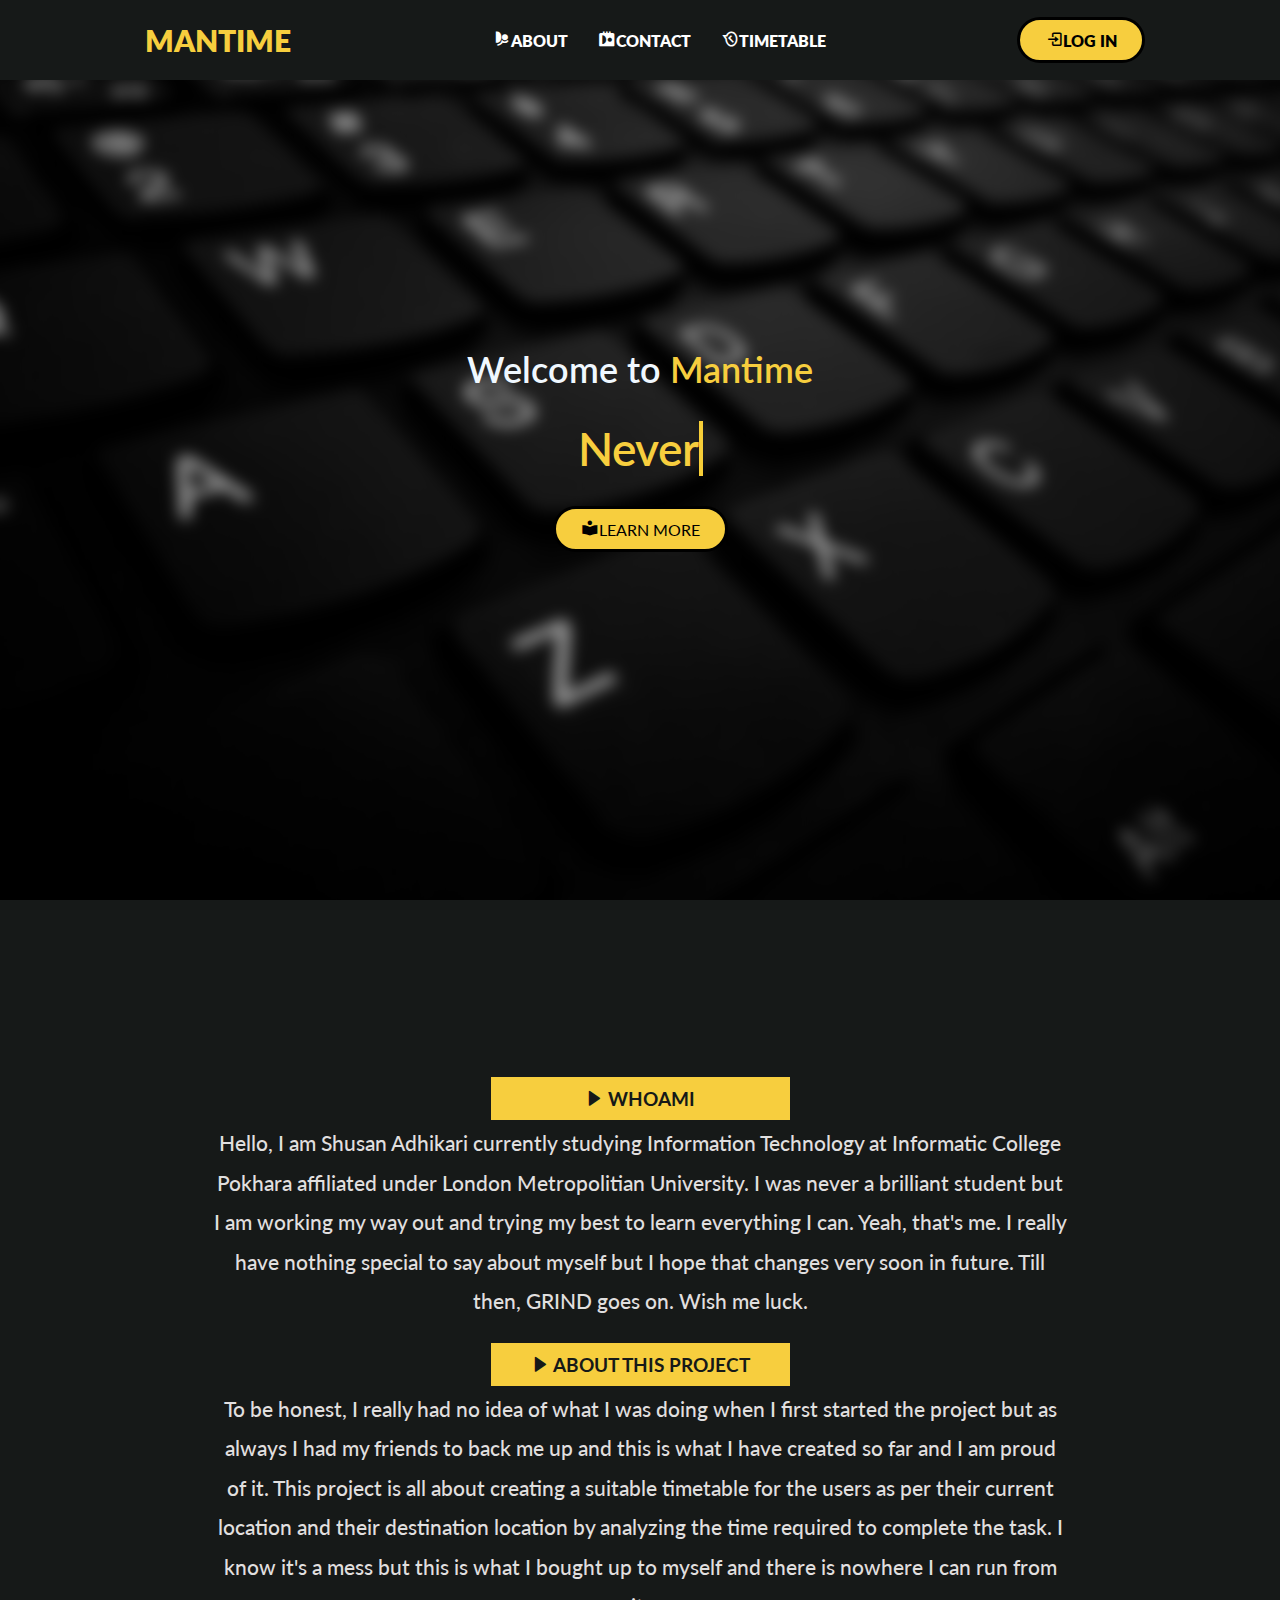
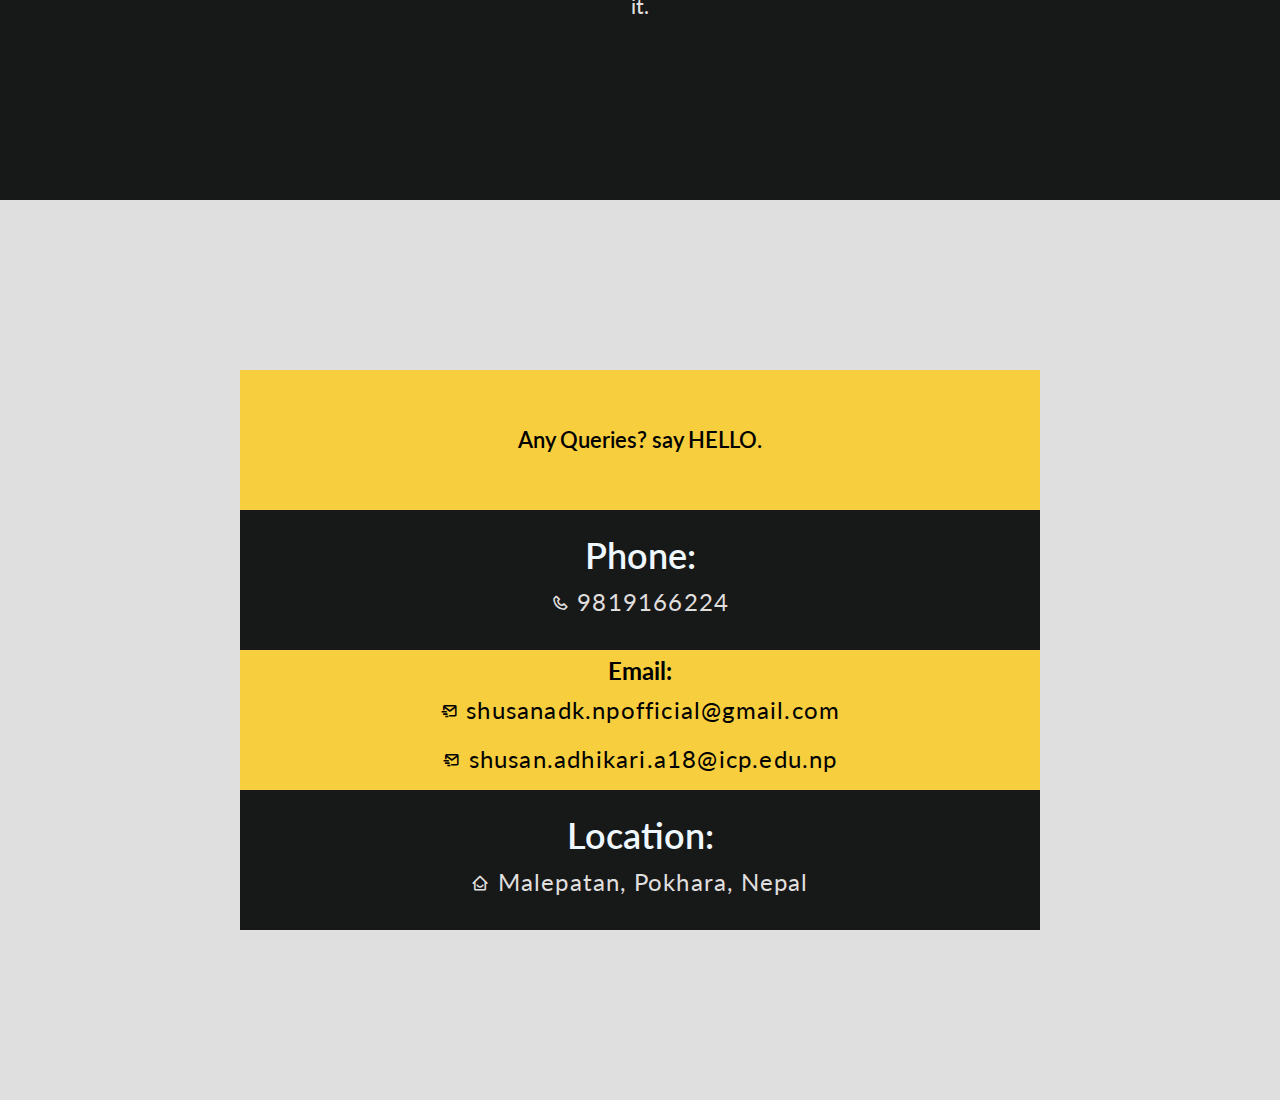
==== commit 80b04cf9: "Timetable aded" ====
--- a/index.html
+++ b/index.html
@@ -2,132 +2,123 @@
 <html lang="en">
 
 <head>
-  <meta charset="UTF-8" />
-  <meta http-equiv="X-UA-Compatible" content="IE=edge" />
-  <meta name="viewport" content="width=device-width, initial-scale=1.0" />
-  <link href="https://unpkg.com/boxicons@2.0.7/css/boxicons.min.css" rel="stylesheet" />
-  <link rel="stylesheet" href="CSS/style.css" />
-  <title>MANTIME | HOME</title>
+    <meta charset="UTF-8" />
+    <meta http-equiv="X-UA-Compatible" content="IE=edge" />
+    <meta name="viewport" content="width=device-width, initial-scale=1.0" />
+    <link href="https://unpkg.com/boxicons@2.0.7/css/boxicons.min.css" rel="stylesheet" />
+    <link rel="stylesheet" href="CSS/style.css" />
+    <title>Mantime | Home</title>
 </head>
 
 <body>
-  <header>
-    <!-- Navigation Bar -->
-    <div class="navbar">
-      <div class="container flex">
-        <h1>
-          <a href="index.html" class="logo">Mantime</a>
-        </h1>
+    <header>
+        <!-- Navigation Bar -->
+        <div class="navbar">
+            <div class="container flex">
+                <h1>
+                    <a href="index.html" class="logo">Mantime</a>
+                </h1>
 
-        <nav>
-          <ul>
-            <li>
-              <a href="#about">
-                <i class='bx bxs-group bx-tada bx-rotate-90'></i>About
-              </a>
-            </li>
-            <li>
-              <a href="#contact">
-                <i class='bx bxs-contact bx-tada bx-rotate-90'></i>Contact
-              </a>
-            </li>
-            <li>
-              <a href="#Timetable">
-                <i class='bx bx-message-rounded-check bx-tada bx-rotate-90'></i>timetable
-              </a>
-            </li>
-          </ul>
-        </nav>
-        <a href="login.html" class="btn">
-          <i class='bx bx-log-in'></i>Log in
-        </a>
-      </div>
-    </div>
-
-    <!-- Banner -->
-
-    <section id="content-wrapper">
-      <div class="banner-container">
-        <h2 class="bannerH2">
-          Welcome to <span style="color: #f7ce3e;">Mantime</span>
-        </h2>
-        <h1 class="bannerH1">
-          <span class="txt-type" datsa-wait="2200"
-            data-words='["Never be late again." ,"Manage your time with us."]'></span>
-        </h1>
-        <script src="JS/type.js"></script>
-
-        <a href="#about" class="btn">
-          <i class='bx bxs-book-reader'></i>Learn More
-        </a>
-      </div>
-    </section>
-
-    <section id="about">
-      <div class="about-container">
-        <h1 class="title"><i class="bx bxs-right-arrow"></i> whoami</h1>
-        <div id="content">
-          Hello, I am Shusan Adhikari currently studying Information Technology
-          at Informatic College Pokhara affiliated under London Metropolitian
-          University. I was never a brilliant student but I am working my way
-          out and trying my best to learn everything I can. Yeah, that's me. I
-          really have nothing special to say about myself but I hope that
-          changes very soon in future. Till then, GRIND goes on. Wish me luck.
-        </div>
-        <br />
-        <h1 class="title">
-          <i class="bx bxs-right-arrow"></i> About this Project
-        </h1>
-        <div id="content">
-          To be honest, I really had no idea of what I was doing when I first
-          started the project but as always I had my friends to back me up and
-          this is what I have created so far and I am proud of it. This project
-          is all about creating a suitable timetable for the users as per their
-          current location and their destination location by analyzing the time
-          required to complete the task. I know it's a mess but this is what I
-          bought up to myself and there is nowhere I can run from it.
-        </div>
-      </div>
-    </section>
-    <section id="contact">
-      <div class="contact-container">
-        <div id="hello">
-          <h2 class="bannerH2">Any Queries? say HELLO.</h2>
+                <nav>
+                    <ul>
+                        <li>
+                            <a href="#about">
+                                <i class='bx bxs-group bx-tada bx-rotate-90'></i>About
+                            </a>
+                        </li>
+                        <li>
+                            <a href="#contact">
+                                <i class='bx bxs-contact bx-tada bx-rotate-90'></i>Contact
+                            </a>
+                        </li>
+                        <li>
+                            <a href="timetable.html">
+                                <i class='bx bx-message-rounded-check bx-tada bx-rotate-90'></i>timetable
+                            </a>
+                        </li>
+                    </ul>
+                </nav>
+                <a href="login.html" class="btn">
+                    <i class='bx bx-log-in'></i>Log in
+                </a>
+            </div>
         </div>
 
-        <div id="phone">
-          <h2 class="bannerH2">Phone:</h2>
-          <a href="tel:(+977)9819166224"><i class="bx bx-phone bx-tada"></i> 9819166224</a>
-        </div>
+        <!-- Banner -->
 
-        <div id="email">
-          <h2 class="bannnerH2">Email:</h2>
-          <a href="mailto:shusanadk.npofficial@gmail.com">
-            <i class="bx bx-mail-send bx-tada"></i>
-            shusanadk.npofficial@gmail.com
-          </a>
-          <a href="mailto:shusan.adhikari.a18@icp.edu.np">
-            <i class="bx bx-mail-send bx-tada"></i>
-            shusan.adhikari.a18@icp.edu.np
-          </a>
-        </div>
+        <section id="content-wrapper">
+            <div class="banner-container">
+                <h2 class="bannerH2">
+                    Welcome to <span style="color: #f7ce3e;">Mantime</span>
+                </h2>
+                <h1 class="bannerH1">
+                    <span class="txt-type" datsa-wait="2200"
+                        data-words='["Never be late again." ,"Manage your time with us."]'></span>
+                </h1>
+                <script src="JS/type.js"></script>
 
-        <div id="location">
-          <h2 class="bannerH2">Location:</h2>
-          <p>
-            <i class="bx bx-home-smile bx-tada"></i> Malepatan, Pokhara, Nepal
-          </p>
-        </div>
-      </div>
-    </section>
-    <section id="Timetable">
-      <div class="Timetable-container">
-          <label for="work">To Do:</label>
-          <input type="text" id="work" class="form-control" name="work" value="" placeholder="What you'll do?">
-          <label for="time">Time:</label>
-          <input type="text" id="time" class="form-control" name="time" value="" placeholder="eg. 8:00-9:30"> <br>
-          <button type="button" id="done" class="btn btn-primary">Add</button>
-    </section>
+                <a href="#about" class="btn">
+                    <i class='bx bxs-book-reader'></i>Learn More
+                </a>
+            </div>
+        </section>
+
+        <section id="about">
+            <div class="about-container">
+                <h1 class="title"><i class="bx bxs-right-arrow"></i> whoami</h1>
+                <div id="content">
+                    Hello, I am Shusan Adhikari currently studying Information Technology
+                    at Informatic College Pokhara affiliated under London Metropolitian
+                    University. I was never a brilliant student but I am working my way
+                    out and trying my best to learn everything I can. Yeah, that's me. I
+                    really have nothing special to say about myself but I hope that
+                    changes very soon in future. Till then, GRIND goes on. Wish me luck.
+                </div>
+                <br />
+                <h1 class="title">
+                    <i class="bx bxs-right-arrow"></i> About this Project
+                </h1>
+                <div id="content">
+                    To be honest, I really had no idea of what I was doing when I first
+                    started the project but as always I had my friends to back me up and
+                    this is what I have created so far and I am proud of it. This project
+                    is all about creating a suitable timetable for the users as per their
+                    current location and their destination location by analyzing the time
+                    required to complete the task. I know it's a mess but this is what I
+                    bought up to myself and there is nowhere I can run from it.
+                </div>
+            </div>
+        </section>
+        <section id="contact">
+            <div class="contact-container">
+                <div id="hello">
+                    <h2 class="bannerH2">Any Queries? say HELLO.</h2>
+                </div>
+
+                <div id="phone">
+                    <h2 class="bannerH2">Phone:</h2>
+                    <a href="tel:(+977)9819166224"><i class="bx bx-phone bx-tada"></i> 9819166224</a>
+                </div>
+
+                <div id="email">
+                    <h2 class="bannnerH2">Email:</h2>
+                    <a href="mailto:shusanadk.npofficial@gmail.com">
+                        <i class="bx bx-mail-send bx-tada"></i>
+                        shusanadk.npofficial@gmail.com
+                    </a>
+                    <a href="mailto:shusan.adhikari.a18@icp.edu.np">
+                        <i class="bx bx-mail-send bx-tada"></i>
+                        shusan.adhikari.a18@icp.edu.np
+                    </a>
+                </div>
+
+                <div id="location">
+                    <h2 class="bannerH2">Location:</h2>
+                    <p>
+                        <i class="bx bx-home-smile bx-tada"></i> Malepatan, Pokhara, Nepal
+                    </p>
+                </div>
+            </div>
+        </section>
 </body>
-
 </html>--- a/CSS/style.css
+++ b/CSS/style.css
@@ -26,7 +26,6 @@
 }
 
 a {
-  display: block;
   text-decoration: none;
   color: var(--white-color);
 }
@@ -37,12 +36,10 @@
 }
 
 i {
-  padding: 6px;
   font-size: 18px;
 }
 
 section {
-  scroll-padding: 2rem 0 0 0;
   display: flex;
   flex-direction: column;
   align-items: center;
@@ -280,32 +277,6 @@
   font-size: 1.4rem;
 }
 
-/* Timetable CSS */
-
-#Timetable{
-  background: var(--gold-color);
-  height: 100vh;
-  display: grid;
-  overflow: hidden;
-  top: 50px;
-  place-items: center;
-}
-
-Timetable-container{
-  background-color: #42f5a7;
-}
-#timetable.btn
-{
-float: right;
- width: 83%;
- margin-right: 0px;
- font-family: Arial, Helvetica, sans-serif;
- font-size: 12px;
- height:625px;
- overflow:auto;
-}
-
-
 /* ****************Responsive CSS ********************* */
 
 /* Mobile Media Query */
@@ -346,7 +317,7 @@
     text-transform: uppercase;
     border-radius: 0.5rem;
     font-size: 0.7rem;
-    padding: 6px !important;
+    padding: 5px !important;
   }
 
   .navbar .flex {
